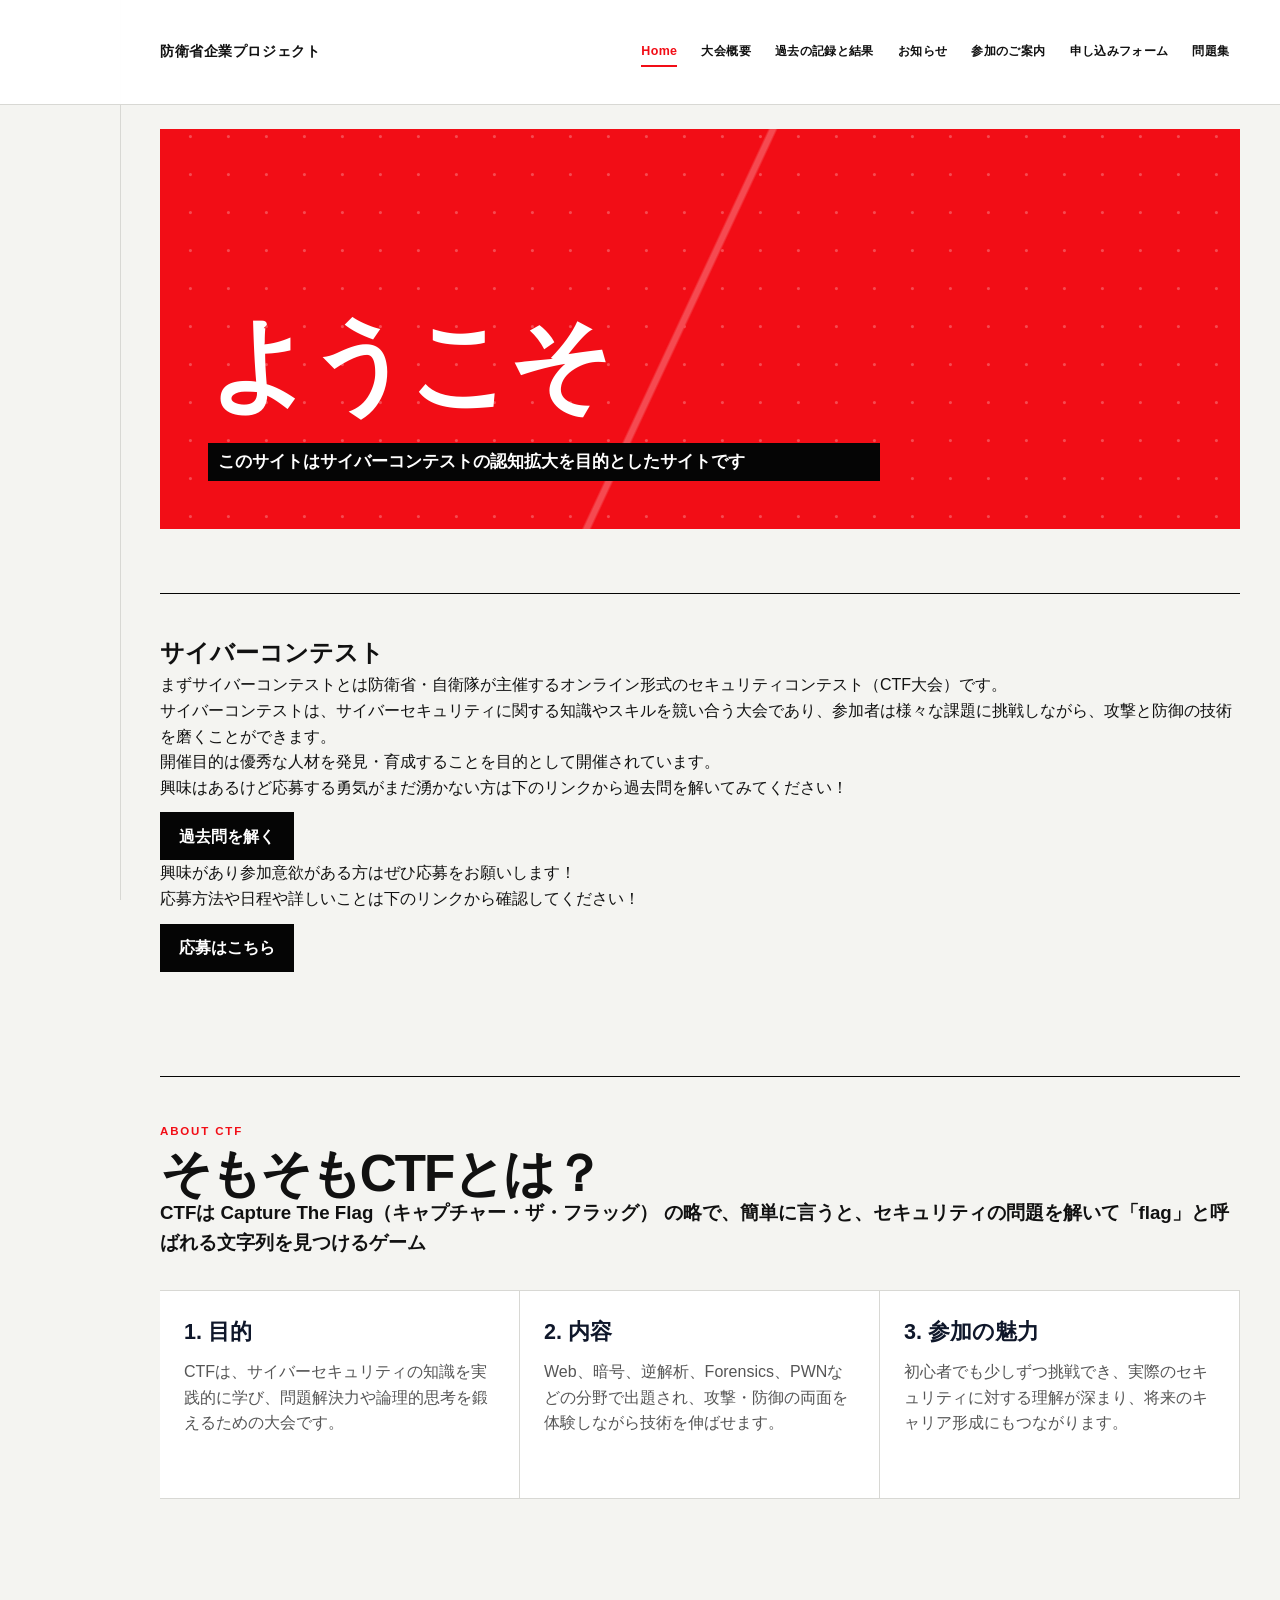
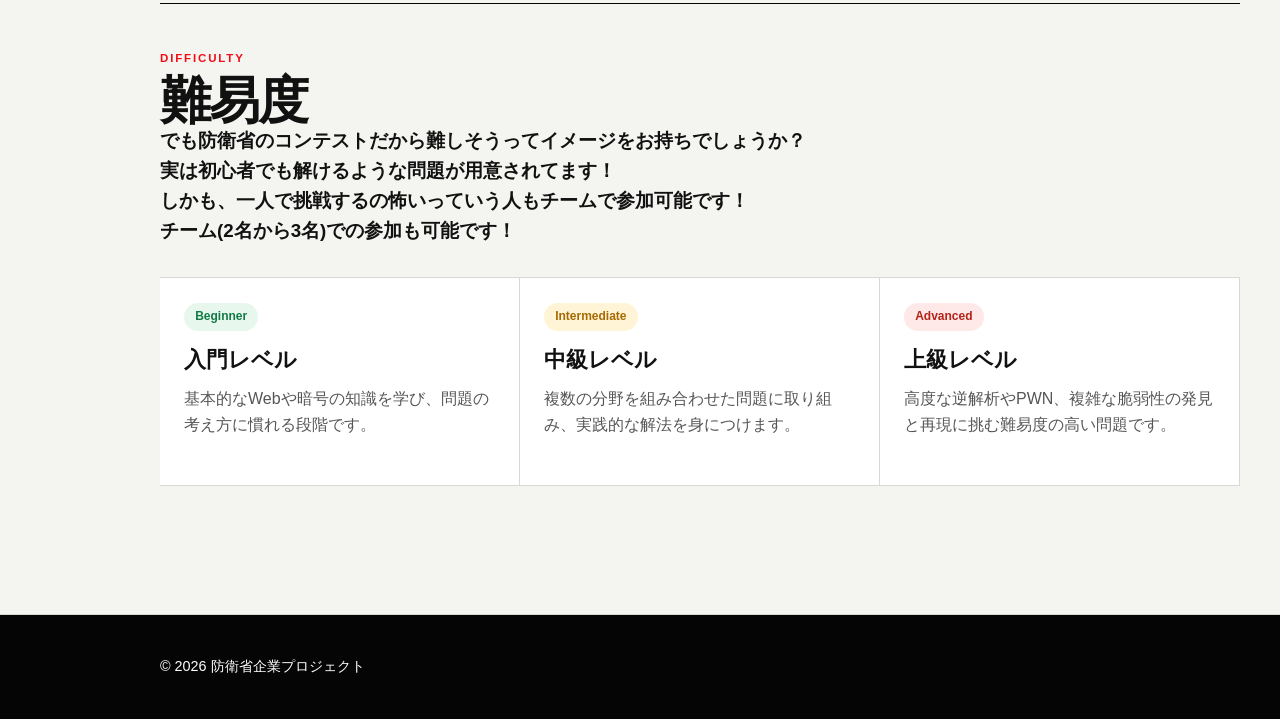
==== index.html @ 44891c49 "Initial commit: Add project files" ====
<!DOCTYPE html>
<html lang="ja">
<head>
    <meta charset="UTF-8">
    <meta name="viewport" content="width=device-width, initial-scale=1.0">
    <title>防衛省企業プロジェクト</title>
    <meta name="description" content="Simple starter site">
    <link rel="stylesheet" href="css/style.css">
</head>
<body>
    <header class="site-header">
        <div class="container">
            <a class="brand" href="index.html">防衛省企業プロジェクト</a>
            <button id="navToggle" class="nav-toggle" aria-expanded="false" aria-controls="siteNav">Menu</button>
            <nav id="siteNav" class="site-nav" aria-label="主要ナビゲーション">
                <ul>
                    <li><a href="index.html" aria-current="page">Home</a></li>
                    <li><a href="overview.html">大会概要</a></li>
                    <li><a href="records.html">過去の記録と結果</a></li>
                    <li><a href="news.html">お知らせ</a></li>
                    <li><a href="venue.html">参加のご案内</a></li>
                    <li><a href="application.html">申し込みフォーム</a></li>
                    <li><a href="quiz.html">問題集</a></li>
                </ul>
            </nav>
        </div>
    </header>

    <main class="container">
        <section class="hero">
            <h1>ようこそ</h1>
            <p>このサイトはサイバーコンテストの認知拡大を目的としたサイトです</p>
        </section>
        <section class="content panel">
            <h2>サイバーコンテスト</h2>
            <p>まずサイバーコンテストとは防衛省・自衛隊が主催するオンライン形式のセキュリティコンテスト（CTF大会）です。</p>
            <p>サイバーコンテストは、サイバーセキュリティに関する知識やスキルを競い合う大会であり、参加者は様々な課題に挑戦しながら、攻撃と防御の技術を磨くことができます。</p>
            <p>開催目的は優秀な人材を発見・育成することを目的として開催されています。</p>
            <p>興味はあるけど応募する勇気がまだ湧かない方は下のリンクから過去問を解いてみてください！</p>
            <a href="quiz.html" class="btn">過去問を解く</a>
            <p>興味があり参加意欲がある方はぜひ応募をお願いします！</p>
            <p>応募方法や日程や詳しいことは下のリンクから確認してください！</p>
            <a href="application.html" class="btn">応募はこちら</a>
        </section>

        <section class="info-panel panel">
            <div class="section-heading">
                <span class="eyebrow">About CTF</span>
                <h2>そもそもCTFとは？</h2>
                <h3>CTFは Capture The Flag（キャプチャー・ザ・フラッグ） の略で、簡単に言うと、セキュリティの問題を解いて「flag」と呼ばれる文字列を見つけるゲーム</h3>
            </div>

            <div class="info-grid">
                <article class="info-card">
                    <h3>1. 目的</h3>
                    <p>CTFは、サイバーセキュリティの知識を実践的に学び、問題解決力や論理的思考を鍛えるための大会です。</p>
                </article>

                <article class="info-card">
                    <h3>2. 内容</h3>
                    <p>Web、暗号、逆解析、Forensics、PWNなどの分野で出題され、攻撃・防御の両面を体験しながら技術を伸ばせます。</p>
                </article>

                <article class="info-card">
                    <h3>3. 参加の魅力</h3>
                    <p>初心者でも少しずつ挑戦でき、実際のセキュリティに対する理解が深まり、将来のキャリア形成にもつながります。</p>
                </article>
            </div>
        </section>

        <section class="difficulty-panel panel">
            <div class="section-heading">
                <span class="eyebrow">Difficulty</span>
                <h2>難易度</h2>
                <h3>でも防衛省のコンテストだから難しそうってイメージをお持ちでしょうか？</h3>
                <h3>実は初心者でも解けるような問題が用意されてます！</h3>
                <h3>しかも、一人で挑戦するの怖いっていう人もチームで参加可能です！</h3>
            <h3>チーム(2名から3名)での参加も可能です！</h3>
            </div>

            <div class="difficulty-grid">
                <article class="difficulty-card beginner">
                    <div class="level-tag">Beginner</div>
                    <h3>入門レベル</h3>
                    <p>基本的なWebや暗号の知識を学び、問題の考え方に慣れる段階です。</p>
                </article>

                <article class="difficulty-card intermediate">
                    <div class="level-tag">Intermediate</div>
                    <h3>中級レベル</h3>
                    <p>複数の分野を組み合わせた問題に取り組み、実践的な解法を身につけます。</p>
                </article>

                <article class="difficulty-card advanced">
                    <div class="level-tag">Advanced</div>
                    <h3>上級レベル</h3>
                    <p>高度な逆解析やPWN、複雑な脆弱性の発見と再現に挑む難易度の高い問題です。</p>
                </article>
            </div>
        </section>
    </main>

    <footer class="site-footer">
        <div class="container">&copy; <span id="year"></span> 防衛省企業プロジェクト</div>
    </footer>

    <script src="js/main.js" defer></script>
</body>
</html>
---- css/style.css ----
/* Basic reset */
* {
  box-sizing: border-box;
  margin: 0;
  padding: 0;
}

:root {
  --bg: #f7f7f7;
  --surface: #ffffff;
  --accent: #0066ff;
  --text: #111827;
  --muted: #6b7280;
  --container: 1100px;
}

body {
  font-family: system-ui, -apple-system, "Segoe UI", Roboto, "Helvetica Neue", Arial;
  color: var(--text);
  background: var(--bg);
  line-height: 1.6;
}

.container {
  max-width: var(--container);
  margin: 0 auto;
  padding: 1rem;
}

.site-header {
  background: var(--surface);
  border-bottom: 1px solid #e6e6e6;
}

.site-header .container {
  display: flex;
  align-items: center;
  gap: 1rem;
  justify-content: space-between;
}

.brand {
  font-weight: 700;
  text-decoration: none;
  color: var(--text);
}

.nav-toggle {
  display: none;
  background: transparent;
  border: 1px solid #ddd;
  padding: 0.5rem 0.75rem;
  border-radius: 4px;
}

.site-nav ul {
  list-style: none;
  display: flex;
  gap: 1rem;
}

.site-nav a {
  text-decoration: none;
  color: var(--text);
  padding: 0.5rem;
}

.hero {
  background: linear-gradient(90deg, rgba(0,102,255,0.08), rgba(0,102,255,0.02));
  padding: 3rem 1rem;
  margin: 1rem 0;
  border-radius: 8px;
}

.hero h1 { font-size: 2rem; margin-bottom: 0.5rem; }
.btn { background: var(--accent); color: white; padding: 0.5rem 0.75rem; border-radius: 6px; text-decoration: none; }

.site-footer { padding: 1rem 0; color: var(--muted); font-size: 0.9rem; }

@media (max-width: 720px) {
  .nav-toggle { display: inline-block; }
  .site-nav { display: none; }
  .site-nav.open { display: block; }
  .site-nav ul { flex-direction: column; gap: 0.5rem; }
}

/* Quiz tweaks */
.quiz .btn { margin-left: auto; }
.btn { border: none; cursor: pointer; }
.btn:hover { opacity: 0.95; }

/* Panel / framed section */
.panel {
  background: var(--surface);
  border: 1px solid #e6e6e6;
  border-radius: 10px;
  padding: 1.25rem;
  box-shadow: 0 4px 10px rgba(16,24,40,0.04);
  margin: 1rem 0;
}
.panel a.btn { margin-top: 0.75rem; display: inline-block; }

.info-panel {
  background: linear-gradient(180deg, #ffffff 0%, #f3f7ff 100%);
}

.section-heading {
  margin-bottom: 1.25rem;
}

.eyebrow {
  display: inline-block;
  font-size: 0.75rem;
  font-weight: 700;
  letter-spacing: 0.08em;
  color: var(--accent);
  text-transform: uppercase;
  margin-bottom: 0.35rem;
}

.info-grid {
  display: grid;
  grid-template-columns: repeat(3, minmax(0, 1fr));
  gap: 1rem;
}

.info-card {
  background: #fff;
  border: 1px solid #dfe9ff;
  border-radius: 12px;
  padding: 1.1rem;
  box-shadow: 0 8px 20px rgba(0, 102, 255, 0.04);
}

.info-card h3 {
  font-size: 1.1rem;
  margin-bottom: 0.6rem;
  color: #0f172a;
}

.info-card p {
  color: var(--muted);
}

.difficulty-panel {
  background: linear-gradient(180deg, #f7faff 0%, #ffffff 100%);
}

.difficulty-grid {
  display: grid;
  grid-template-columns: repeat(3, minmax(0, 1fr));
  gap: 1rem;
}

.difficulty-card {
  background: #fff;
  border: 1px solid #e5e7eb;
  border-radius: 12px;
  padding: 1.2rem;
}

.level-tag {
  display: inline-block;
  padding: 0.3rem 0.7rem;
  border-radius: 999px;
  font-size: 0.75rem;
  font-weight: 700;
  margin-bottom: 0.75rem;
}

.beginner .level-tag {
  background: #e8f7ee;
  color: #117a45;
}

.intermediate .level-tag {
  background: #fff4d6;
  color: #a66a00;
}

.advanced .level-tag {
  background: #ffe8e8;
  color: #b42318;
}

.difficulty-card h3 {
  margin-bottom: 0.5rem;
}

.difficulty-card p {
  color: var(--muted);
}

.overview-hero {
  background: linear-gradient(135deg, #0f4c81 0%, #0066ff 100%);
  color: #fff;
  padding: 3rem 1.5rem;
  margin: 1rem 0;
  border-radius: 10px;
}

.overview-hero .eyebrow {
  color: #dbeafe;
}

.overview-hero h1 {
  font-size: clamp(1.7rem, 2.2vw, 2.4rem);
  line-height: 1.2;
  margin-bottom: 0.5rem;
  white-space: nowrap;
}

.overview-summary {
  background: #fff;
}

.summary-list {
  display: grid;
  grid-template-columns: repeat(2, minmax(0, 1fr));
  gap: 0;
  border-top: 1px solid #e5e7eb;
}

.summary-list div {
  display: grid;
  grid-template-columns: minmax(6rem, 0.7fr) 1.3fr;
  gap: 1rem;
  padding: 1rem 0;
  border-bottom: 1px solid #e5e7eb;
}

.summary-list dt {
  color: var(--muted);
  font-weight: 700;
}

.summary-list dd {
  font-weight: 600;
}

.overview-section {
  margin: 1rem 0;
}

.overview-grid {
  display: grid;
  grid-template-columns: repeat(3, minmax(0, 1fr));
  gap: 1rem;
}

.overview-card {
  background: var(--surface);
  border-left: 4px solid var(--accent);
  border-top: 1px solid #e5e7eb;
  border-right: 1px solid #e5e7eb;
  border-bottom: 1px solid #e5e7eb;
  border-radius: 8px;
  padding: 1.2rem;
}

.overview-card h3 {
  margin-bottom: 0.5rem;
}

.overview-card p,
.flow-list span {
  color: var(--muted);
}

.history-grid {
  display: grid;
  gap: 0.75rem;
}

.history-card {
  display: grid;
  grid-template-columns: 5rem 1fr;
  gap: 1rem;
  align-items: start;
  padding: 1rem;
  border: 1px solid #e5e7eb;
  border-radius: 8px;
  background: #fff;
}

.history-year {
  color: var(--accent);
  font-size: 1.25rem;
  font-weight: 700;
}

.history-card h3 {
  margin-bottom: 0.35rem;
}

.history-card p,
.records-note {
  color: var(--muted);
}

.results-table-wrap {
  overflow-x: auto;
}

.results-table {
  width: 100%;
  border-collapse: collapse;
  min-width: 34rem;
}

.results-table th,
.results-table td {
  padding: 0.85rem 1rem;
  text-align: left;
  border-bottom: 1px solid #e5e7eb;
}

.results-table thead th {
  background: #eff5ff;
  color: #0f4c81;
}

.results-table tbody th {
  color: var(--accent);
}

.records-note {
  margin: 1rem 0 0.75rem;
  font-size: 0.9rem;
}

.news-list {
  display: grid;
  gap: 0.75rem;
}

.news-item {
  display: grid;
  grid-template-columns: 7rem 1fr;
  gap: 1rem;
  padding: 1rem 0;
  border-bottom: 1px solid #e5e7eb;
}

.news-item:last-child {
  border-bottom: 0;
}

.news-item time {
  color: var(--accent);
  font-weight: 700;
}

.news-item h3 {
  margin-bottom: 0.35rem;
}

.news-item p {
  color: var(--muted);
}

.venue-layout {
  display: grid;
  grid-template-columns: 1.1fr 0.9fr;
  gap: 2rem;
}

.venue-details {
  display: grid;
  gap: 0.75rem;
}

.venue-details div {
  display: grid;
  grid-template-columns: 6rem 1fr;
  gap: 1rem;
  padding-bottom: 0.75rem;
  border-bottom: 1px solid #e5e7eb;
}

.venue-details dt {
  color: var(--muted);
  font-weight: 700;
}

.venue-details dd {
  font-weight: 600;
}

.map-placeholder {
  display: grid;
  place-items: center;
  align-content: center;
  min-height: 15rem;
  border: 1px dashed #9db9e8;
  border-radius: 8px;
  background: #eff5ff;
  color: var(--accent);
  text-align: center;
}

.map-placeholder span {
  font-size: 2rem;
  font-weight: 800;
  letter-spacing: 0.08em;
}

.map-placeholder p {
  color: var(--muted);
}

.access-list {
  list-style: none;
  display: grid;
  gap: 0.75rem;
}

.access-list li {
  display: grid;
  grid-template-columns: 6rem 1fr;
  gap: 1rem;
  padding: 0.85rem 0;
  border-bottom: 1px solid #e5e7eb;
}

.access-list span {
  color: var(--muted);
}

.application-panel {
  max-width: 46rem;
  margin-left: auto;
  margin-right: auto;
}

.application-form {
  display: grid;
  gap: 1.1rem;
}

.form-field,
.form-fieldset {
  display: grid;
  gap: 0.4rem;
}

.form-field label,
.form-fieldset legend {
  font-weight: 700;
}

.form-field label span,
.form-fieldset legend span,
.agree-field span {
  color: #b42318;
}

.form-field input,
.form-field textarea {
  width: 100%;
  border: 1px solid #cbd5e1;
  border-radius: 6px;
  padding: 0.7rem;
  font: inherit;
}

.form-field input:focus,
.form-field textarea:focus {
  outline: 2px solid #93c5fd;
  border-color: var(--accent);
}

.form-fieldset {
  border: 0;
  padding: 0;
}

.form-fieldset label,
.agree-field {
  color: var(--muted);
  font-weight: 400;
}

.form-fieldset input,
.agree-field input {
  margin-right: 0.45rem;
}

.form-note {
  margin-top: 1rem;
  color: var(--muted);
  font-size: 0.9rem;
}

.flow-list {
  list-style: none;
  display: grid;
  gap: 0.75rem;
  margin-bottom: 1.25rem;
  counter-reset: flow;
}

.flow-list li {
  display: grid;
  grid-template-columns: 2rem 10rem 1fr;
  align-items: center;
  gap: 0.75rem;
  counter-increment: flow;
}

.flow-list li::before {
  content: counter(flow);
  display: grid;
  place-items: center;
  width: 2rem;
  height: 2rem;
  border-radius: 50%;
  background: #e8f0ff;
  color: var(--accent);
  font-weight: 700;
}

@media (max-width: 720px) {
  .overview-grid,
  .summary-list {
    grid-template-columns: 1fr;
  }

  .flow-list li {
    grid-template-columns: 2rem 1fr;
  }

  .flow-list span {
    grid-column: 2;
  }

  .venue-layout {
    grid-template-columns: 1fr;
  }

  .news-item {
    grid-template-columns: 1fr;
    gap: 0.35rem;
  }
}

@media (max-width: 720px) {
  .info-grid,
  .difficulty-grid {
    grid-template-columns: 1fr;
  }
}

/* Kyoto Tech-inspired editorial theme */
:root {
  --bg: #f4f4f1;
  --surface: #fff;
  --accent: #f20d16;
  --text: #111;
  --muted: #565656;
  --ink: #050505;
  --line: #d8d8d4;
  --container: 1180px;
}

html {
  scroll-behavior: smooth;
}

body {
  overflow-x: hidden;
  font-family: "Arial Narrow", "Yu Gothic", "Hiragino Kaku Gothic ProN", sans-serif;
  background: var(--bg);
  color: var(--text);
}

body::before {
  content: "";
  position: fixed;
  inset: 0 auto 0 0;
  width: 7.5rem;
  border-right: 1px solid var(--line);
  pointer-events: none;
  z-index: -1;
}

.container {
  max-width: calc(var(--container) + 7.5rem);
  padding: 1.5rem 2.5rem 1.5rem 10rem;
}

.site-header {
  position: sticky;
  top: 0;
  z-index: 10;
  background: rgba(255, 255, 255, .96);
  border-bottom: 1px solid var(--line);
  transition: box-shadow .3s ease;
}

.site-header.scrolled {
  box-shadow: 0 8px 24px rgba(0, 0, 0, .08);
}

.site-header .container {
  min-height: 6.5rem;
  align-items: center;
}

.brand {
  max-width: 14rem;
  font-size: .9rem;
  line-height: 1.2;
  letter-spacing: .04em;
}

.site-nav ul {
  flex-wrap: wrap;
  justify-content: flex-end;
  gap: .2rem;
}

.site-nav a {
  position: relative;
  display: block;
  padding: .55rem .65rem;
  color: var(--text);
  font-size: .78rem;
  font-weight: 700;
  letter-spacing: .03em;
  transition: color .25s ease;
}

.site-nav a::after {
  content: "";
  position: absolute;
  right: .65rem;
  bottom: .25rem;
  left: .65rem;
  height: 2px;
  background: var(--accent);
  transform: scaleX(0);
  transform-origin: right;
  transition: transform .25s ease;
}

.site-nav a:hover,
.site-nav a[aria-current="page"] {
  color: var(--accent);
}

.site-nav a:hover::after,
.site-nav a[aria-current="page"]::after {
  transform: scaleX(1);
  transform-origin: left;
}

.hero,
.overview-hero {
  position: relative;
  isolation: isolate;
  overflow: hidden;
  min-height: 25rem;
  display: flex;
  flex-direction: column;
  justify-content: flex-end;
  margin: 0 0 4rem;
  padding: 4rem 3rem 3rem;
  border-radius: 0;
  background: var(--accent);
  color: #fff;
}

.hero::before,
.overview-hero::before {
  content: "";
  position: absolute;
  inset: 0;
  z-index: -1;
  opacity: .25;
  background-image: linear-gradient(115deg, transparent 0 48%, #fff 48.2% 48.6%, transparent 48.8%), radial-gradient(circle at 80% 20%, #fff 0 1px, transparent 2px);
  background-size: 100% 100%, 38px 38px;
  animation: signal-drift 16s linear infinite;
}

.hero h1,
.overview-hero h1 {
  max-width: 12ch;
  font-size: clamp(3.2rem, 8vw, 7.5rem);
  line-height: .9;
  letter-spacing: -.04em;
  text-transform: uppercase;
}

.hero p,
.overview-hero p {
  max-width: 42rem;
  margin-top: 1.5rem;
  padding: .35rem .65rem;
  background: var(--ink);
  font-size: 1.05rem;
  font-weight: 700;
}

.eyebrow {
  color: var(--accent);
  font-size: .72rem;
  letter-spacing: .16em;
}

.hero .eyebrow,
.overview-hero .eyebrow {
  color: #fff;
}

.panel,
.info-panel,
.difficulty-panel {
  margin: 0 0 4rem;
  padding: 2.5rem 0;
  border: 0;
  border-top: 1px solid var(--ink);
  border-radius: 0;
  box-shadow: none;
  background: transparent;
}

.section-heading {
  margin-bottom: 2rem;
}

.section-heading h2 {
  margin-top: .25rem;
  font-size: clamp(2rem, 4vw, 4rem);
  line-height: .95;
  letter-spacing: -.04em;
}

.info-grid,
.difficulty-grid,
.overview-grid {
  gap: 0;
  border-top: 1px solid var(--line);
}

.info-card,
.difficulty-card,
.overview-card {
  min-height: 13rem;
  padding: 1.5rem;
  border: 0;
  border-right: 1px solid var(--line);
  border-bottom: 1px solid var(--line);
  border-radius: 0;
  background: var(--surface);
  box-shadow: none;
  transition: background .3s ease, transform .3s ease;
}

.info-card:hover,
.difficulty-card:hover,
.overview-card:hover {
  background: #fff1f1;
  transform: translateY(-5px);
}

.info-card h3,
.difficulty-card h3,
.overview-card h3 {
  font-size: 1.35rem;
}

.btn {
  display: inline-flex;
  align-items: center;
  justify-content: center;
  min-height: 3rem;
  padding: .7rem 1.2rem;
  border-radius: 0;
  background: var(--ink);
  color: #fff;
  font-weight: 700;
  transition: background .25s ease, transform .25s ease;
}

.btn:hover {
  opacity: 1;
  background: var(--accent);
  transform: translateY(-3px);
}

.site-footer {
  border-top: 1px solid var(--line);
  background: var(--ink);
  color: #fff;
}

.reveal {
  opacity: 0;
  transform: translateY(28px);
  transition: opacity .7s ease, transform .7s cubic-bezier(.2, .8, .2, 1);
}

.reveal.is-visible {
  opacity: 1;
  transform: none;
}

@keyframes signal-drift {
  from { background-position: 0 0, 0 0; }
  to { background-position: 80px 0, 38px 38px; }
}

@media (max-width: 720px) {
  body::before { width: 0; border: 0; }
  .container { padding: 1rem 1.25rem; }
  .site-header .container { min-height: 4.5rem; }
  .nav-toggle { display: inline-block; border: 0; border-radius: 0; background: var(--ink); color: #fff; }
  .site-nav { position: absolute; top: 100%; right: 0; left: 0; padding: 1rem 1.25rem; background: #fff; border-bottom: 1px solid var(--line); }
  .site-nav ul { align-items: stretch; gap: 0; }
  .site-nav a { padding: .8rem 0; border-bottom: 1px solid var(--line); }
  .hero, .overview-hero { min-height: 22rem; margin-bottom: 2.5rem; padding: 2rem 1.25rem; }
  .hero h1, .overview-hero h1 { font-size: clamp(3rem, 17vw, 5rem); }
  .panel, .info-panel, .difficulty-panel { margin-bottom: 2.5rem; padding: 1.75rem 0; }
  .info-card, .difficulty-card, .overview-card { min-height: auto; border-right: 0; }
}

@media (prefers-reduced-motion: reduce) {
  *, *::before, *::after { scroll-behavior: auto !important; animation-duration: .01ms !important; transition-duration: .01ms !important; }
}

.quiz {
  min-height: 26rem;
  margin-top: 2rem;
  background: var(--surface);
}

.meta {
  margin-bottom: 1.5rem;
  color: var(--accent);
  font-size: .8rem;
  font-weight: 700;
  letter-spacing: .12em;
}

.question {
  margin-bottom: 1.5rem;
  font-size: clamp(1.4rem, 3vw, 2.4rem);
  font-weight: 700;
  line-height: 1.25;
}

.clue {
  margin-bottom: 1.5rem;
  padding: 1rem 1.15rem;
  border-left: 4px solid var(--accent);
  background: #f0f0ed;
}

.clue strong,
.flag-label {
  color: var(--accent);
  font-size: .78rem;
  font-weight: 700;
  letter-spacing: .1em;
}

.evidence {
  max-width: 42rem;
  margin-bottom: 1.5rem;
  overflow-x: auto;
  padding: 1rem 1.15rem;
  background: #171717;
  color: #d7f9c8;
  font: .85rem/1.6 Consolas, monospace;
}

.evidence code {
  font: inherit;
}

.flag-label {
  display: block;
  margin-bottom: .45rem;
}

.flag-entry {
  display: flex;
  gap: .65rem;
  max-width: 42rem;
}

.flag-entry input {
  min-width: 0;
  flex: 1;
  border: 1px solid var(--ink);
  border-radius: 0;
  padding: .8rem 1rem;
  background: #fff;
  color: var(--text);
  font: 1rem/1.4 Consolas, monospace;
}

.flag-entry input:focus {
  outline: 2px solid var(--accent);
  outline-offset: 2px;
}

.btn-secondary {
  background: #e2e2de;
  color: var(--ink);
}

.btn-secondary:hover {
  color: #fff;
}

.hint {
  max-width: 42rem;
  margin-top: .75rem;
  padding: .75rem 1rem;
  background: #fff4d6;
  color: #674d00;
}

.feedback {
  min-height: 1.6rem;
  margin-top: 1.25rem;
  color: var(--accent);
  font-weight: 700;
}

.feedback.success {
  color: #117a45;
}

.explanation {
  max-width: 42rem;
  padding: 1rem;
  border-top: 1px solid var(--line);
  color: var(--muted);
}

.choices {
  display: grid;
  gap: .65rem;
  list-style: none;
  margin-bottom: 2rem;
}

.choice label {
  display: block;
  padding: 1rem 1.15rem;
  border: 1px solid var(--line);
  border-left: 4px solid transparent;
  cursor: pointer;
  transition: border-color .2s ease, background .2s ease;
}

.choice label:hover,
.choice input:checked + span {
  border-color: var(--accent);
}

.choice label:has(input:checked) {
  border-left-color: var(--accent);
  background: #fff1f1;
}

.choice input {
  margin-right: .65rem;
  accent-color: var(--accent);
}

.controls {
  display: flex;
  flex-wrap: wrap;
  gap: .65rem;
  border-top: 1px solid var(--line);
  padding-top: 1.25rem;
}

.controls .btn,
.quiz .btn {
  margin-left: 0;
}

.result {
  padding: 3rem 1rem;
  text-align: center;
}

.result h2 {
  margin-bottom: 1rem;
  font-size: 3rem;
}

.score {
  margin-bottom: 1rem;
  color: var(--accent);
  font-size: 5rem;
  font-weight: 800;
  line-height: 1;
}

.score small {
  color: var(--text);
  font-size: 1rem;
}

@media (max-width: 520px) {
  .flag-entry { flex-direction: column; }
  .flag-entry .btn { width: 100%; }
}
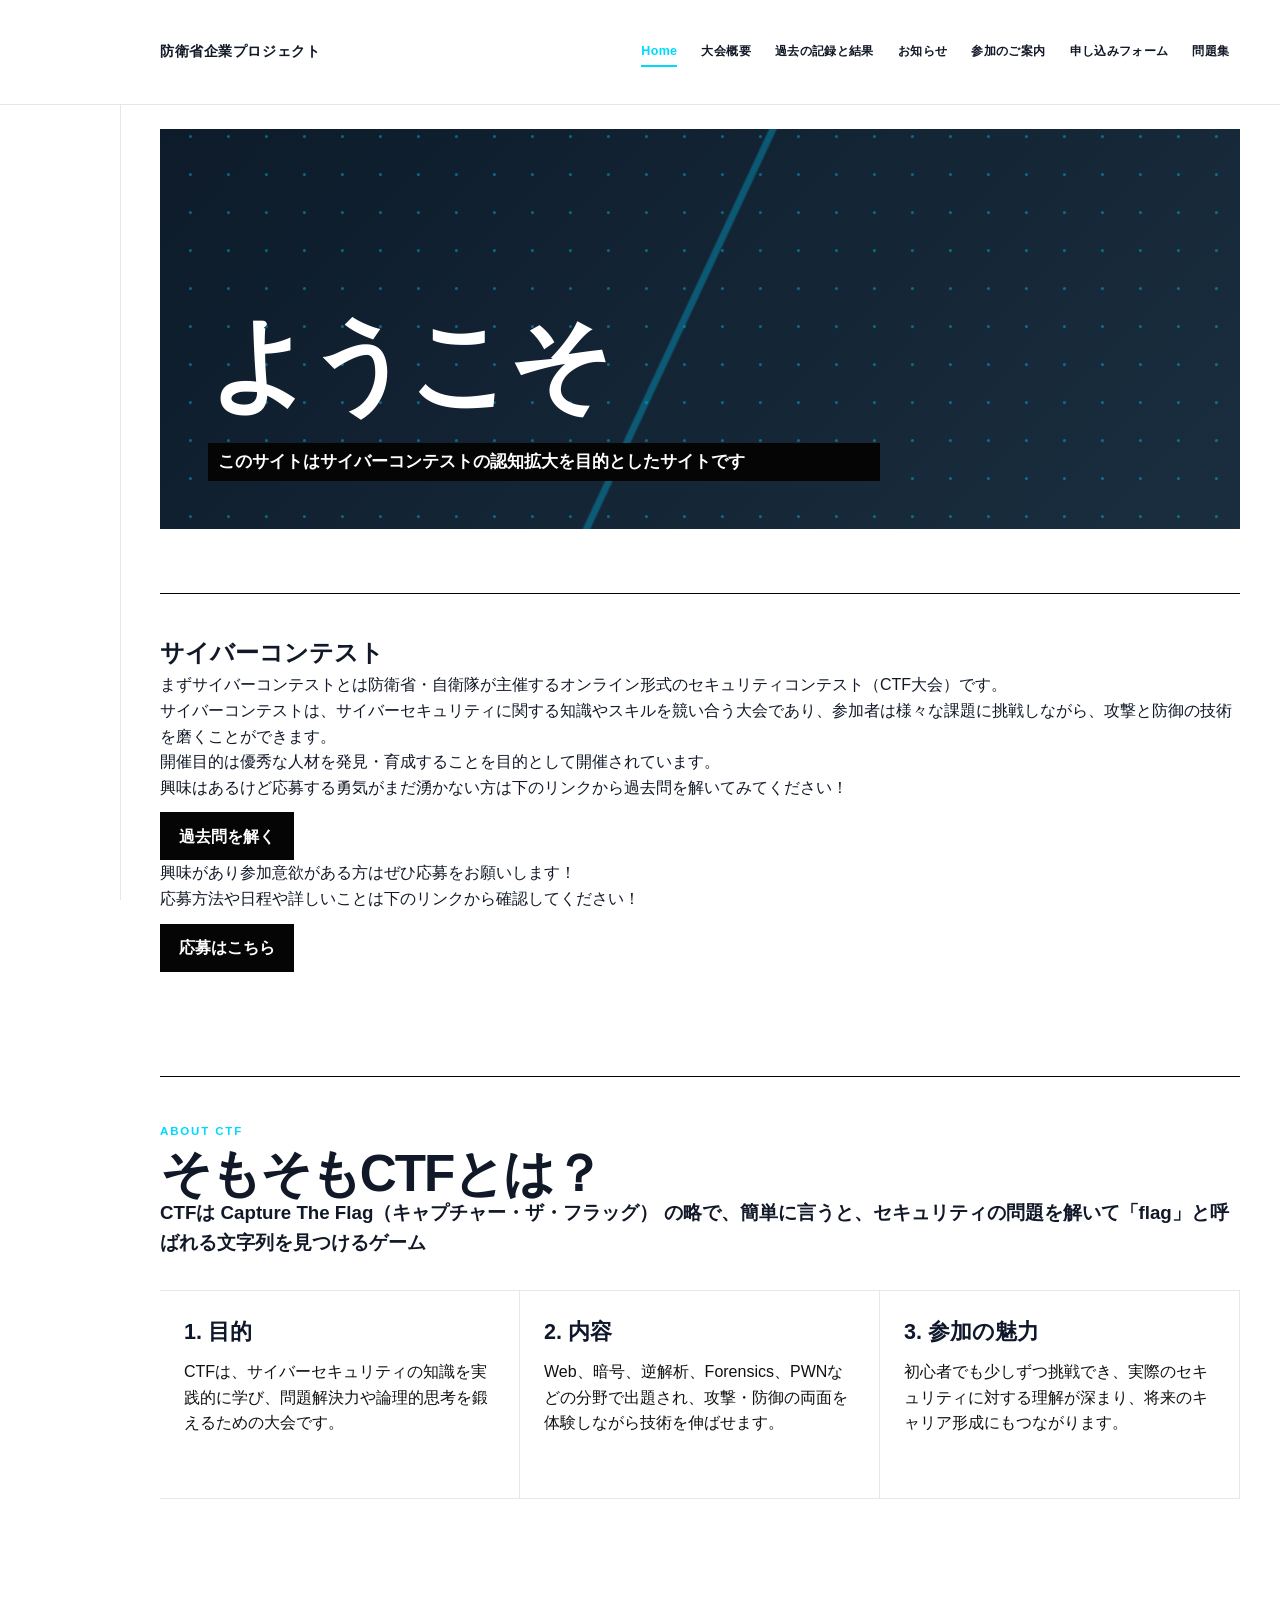
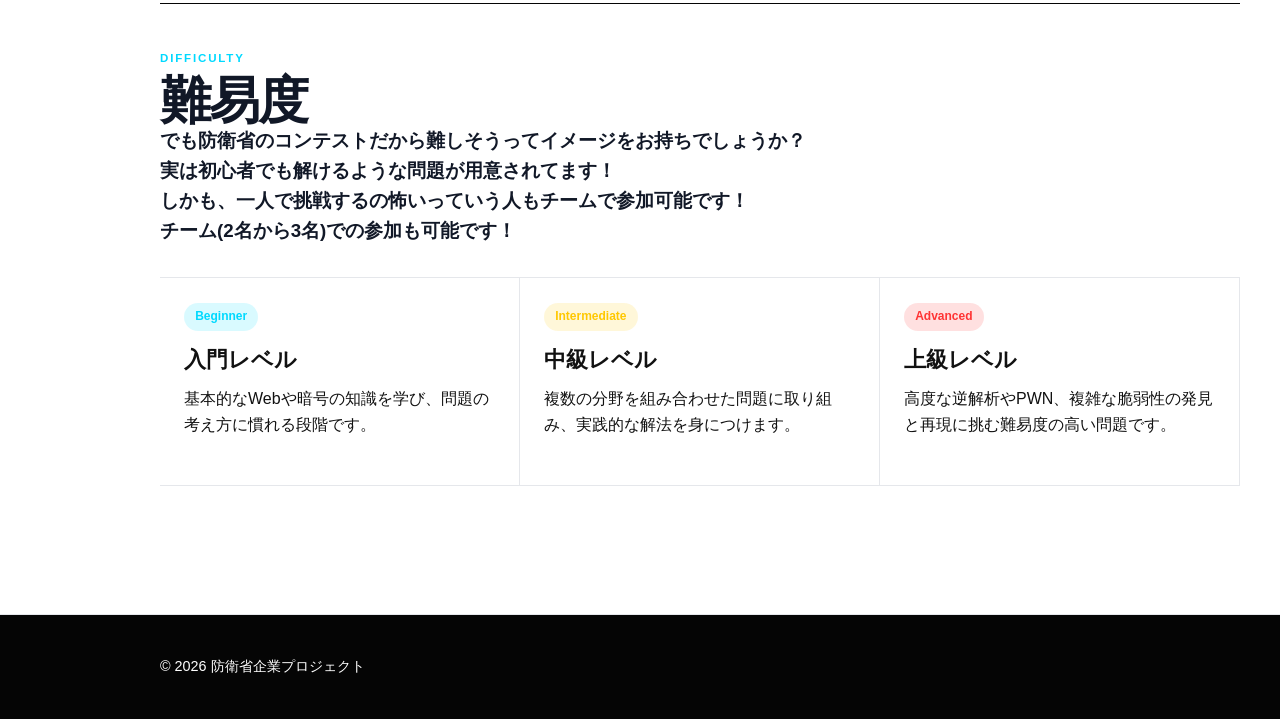
==== commit b5194ec6: "Add improved hamburger menu: icon styling and responsive mobile navigation" ====
--- a/index.html
+++ b/index.html
@@ -11,7 +11,7 @@
     <header class="site-header">
         <div class="container">
             <a class="brand" href="index.html">防衛省企業プロジェクト</a>
-            <button id="navToggle" class="nav-toggle" aria-expanded="false" aria-controls="siteNav">Menu</button>
+            <button id="navToggle" class="nav-toggle" aria-expanded="false" aria-controls="siteNav">☰</button>
             <nav id="siteNav" class="site-nav" aria-label="主要ナビゲーション">
                 <ul>
                     <li><a href="index.html" aria-current="page">Home</a></li>
--- a/css/style.css
+++ b/css/style.css
@@ -6,11 +6,11 @@
 }
 
 :root {
-  --bg: #f7f7f7;
-  --surface: #ffffff;
-  --accent: #0066ff;
-  --text: #111827;
-  --muted: #6b7280;
+  --bg: #0a0f1a;
+  --surface: #0f1a2e;
+  --accent: #00d9ff;
+  --text: #e0e8ff;
+  --muted: #7a8aa8;
   --container: 1100px;
 }
 
@@ -29,7 +29,7 @@
 
 .site-header {
   background: var(--surface);
-  border-bottom: 1px solid #e6e6e6;
+  border-bottom: 1px solid var(--line);
 }
 
 .site-header .container {
@@ -48,9 +48,18 @@
 .nav-toggle {
   display: none;
   background: transparent;
-  border: 1px solid #ddd;
-  padding: 0.5rem 0.75rem;
+  border: 2px solid var(--accent);
+  padding: 0.5rem 0.6rem;
   border-radius: 4px;
+  cursor: pointer;
+  color: var(--accent);
+  font-size: 1.5rem;
+  line-height: 1;
+  transition: all 0.3s ease;
+}
+
+.nav-toggle:hover {
+  background: rgba(0, 217, 255, 0.1);
 }
 
 .site-nav ul {
@@ -59,10 +68,19 @@
   gap: 1rem;
 }
 
+.site-nav {
+  transition: all 0.3s ease;
+}
+
 .site-nav a {
   text-decoration: none;
   color: var(--text);
   padding: 0.5rem;
+  transition: color 0.2s ease;
+}
+
+.site-nav a:hover {
+  color: var(--accent);
 }
 
 .hero {
@@ -79,9 +97,37 @@
 
 @media (max-width: 720px) {
   .nav-toggle { display: inline-block; }
-  .site-nav { display: none; }
-  .site-nav.open { display: block; }
-  .site-nav ul { flex-direction: column; gap: 0.5rem; }
+  
+  .site-nav {
+    display: none;
+    position: absolute;
+    top: 100%;
+    left: 0;
+    right: 0;
+    background: var(--surface);
+    border-bottom: 1px solid var(--line);
+    padding: 1rem;
+    flex-direction: column;
+    z-index: 100;
+  }
+  
+  .site-nav.open {
+    display: flex;
+  }
+  
+  .site-nav ul {
+    flex-direction: column;
+    gap: 0.75rem;
+  }
+  
+  .site-nav li {
+    border-bottom: 1px solid rgba(224, 232, 255, 0.1);
+    padding-bottom: 0.5rem;
+  }
+  
+  .site-nav li:last-child {
+    border-bottom: none;
+  }
 }
 
 /* Quiz tweaks */
@@ -91,17 +137,17 @@
 
 /* Panel / framed section */
 .panel {
-  background: var(--surface);
-  border: 1px solid #e6e6e6;
+  background: #ffffff;
+  border: none;
   border-radius: 10px;
   padding: 1.25rem;
-  box-shadow: 0 4px 10px rgba(16,24,40,0.04);
+  box-shadow: 0 4px 10px rgba(0,0,0,0.08);
   margin: 1rem 0;
 }
 .panel a.btn { margin-top: 0.75rem; display: inline-block; }
 
 .info-panel {
-  background: linear-gradient(180deg, #ffffff 0%, #f3f7ff 100%);
+  background: linear-gradient(180deg, #ffffff 0%, #f8fbff 100%);
 }
 
 .section-heading {
@@ -125,7 +171,7 @@
 }
 
 .info-card {
-  background: #fff;
+  background: #ffffff;
   border: 1px solid #dfe9ff;
   border-radius: 12px;
   padding: 1.1rem;
@@ -139,11 +185,11 @@
 }
 
 .info-card p {
-  color: var(--muted);
+  color: #111111;
 }
 
 .difficulty-panel {
-  background: linear-gradient(180deg, #f7faff 0%, #ffffff 100%);
+  background: linear-gradient(180deg, #f8fbff 0%, #ffffff 100%);
 }
 
 .difficulty-grid {
@@ -153,7 +199,7 @@
 }
 
 .difficulty-card {
-  background: #fff;
+  background: #ffffff;
   border: 1px solid #e5e7eb;
   border-radius: 12px;
   padding: 1.2rem;
@@ -169,30 +215,31 @@
 }
 
 .beginner .level-tag {
-  background: #e8f7ee;
-  color: #117a45;
+  background: rgba(0, 217, 255, 0.15);
+  color: #00d9ff;
 }
 
 .intermediate .level-tag {
-  background: #fff4d6;
-  color: #a66a00;
+  background: rgba(255, 200, 0, 0.15);
+  color: #ffc800;
 }
 
 .advanced .level-tag {
-  background: #ffe8e8;
-  color: #b42318;
+  background: rgba(255, 51, 51, 0.15);
+  color: #ff3333;
 }
 
 .difficulty-card h3 {
   margin-bottom: 0.5rem;
+  color: #111;
 }
 
 .difficulty-card p {
-  color: var(--muted);
+  color: #111111;
 }
 
 .overview-hero {
-  background: linear-gradient(135deg, #0f4c81 0%, #0066ff 100%);
+  background: linear-gradient(135deg, #0d1b2a 0%, #1a3a5a 100%);
   color: #fff;
   padding: 3rem 1.5rem;
   margin: 1rem 0;
@@ -200,7 +247,7 @@
 }
 
 .overview-hero .eyebrow {
-  color: #dbeafe;
+  color: #00d9ff;
 }
 
 .overview-hero h1 {
@@ -211,7 +258,7 @@
 }
 
 .overview-summary {
-  background: #fff;
+  background: #ffffff;
 }
 
 .summary-list {
@@ -230,7 +277,7 @@
 }
 
 .summary-list dt {
-  color: var(--muted);
+  color: #6b7280;
   font-weight: 700;
 }
 
@@ -249,7 +296,7 @@
 }
 
 .overview-card {
-  background: var(--surface);
+  background: #ffffff;
   border-left: 4px solid var(--accent);
   border-top: 1px solid #e5e7eb;
   border-right: 1px solid #e5e7eb;
@@ -264,7 +311,7 @@
 
 .overview-card p,
 .flow-list span {
-  color: var(--muted);
+  color: #111111;
 }
 
 .history-grid {
@@ -280,11 +327,11 @@
   padding: 1rem;
   border: 1px solid #e5e7eb;
   border-radius: 8px;
-  background: #fff;
+  background: #ffffff;
 }
 
 .history-year {
-  color: var(--accent);
+  color: #0066ff;
   font-size: 1.25rem;
   font-weight: 700;
 }
@@ -295,7 +342,7 @@
 
 .history-card p,
 .records-note {
-  color: var(--muted);
+  color: #111111;
 }
 
 .results-table-wrap {
@@ -329,6 +376,42 @@
   font-size: 0.9rem;
 }
 
+.results-stats {
+  display: grid;
+  grid-template-columns: repeat(auto-fit, minmax(250px, 1fr));
+  gap: 1rem;
+  margin-bottom: 1.5rem;
+}
+
+.stat-card {
+  background: #ffffff;
+  padding: 1.5rem;
+  border-radius: 0.5rem;
+  border: 1px solid #e5e7eb;
+}
+
+.stat-card h3 {
+  margin-bottom: 1rem;
+  color: #0066ff;
+  font-size: 1.1rem;
+}
+
+.stat-card dl {
+  display: grid;
+  grid-template-columns: auto 1fr;
+  gap: 0.5rem 1rem;
+}
+
+.stat-card dt {
+  font-weight: 600;
+  color: #6b7280;
+  font-size: 0.9rem;
+}
+
+.stat-card dd {
+  font-size: 0.95rem;
+}
+
 .news-list {
   display: grid;
   gap: 0.75rem;
@@ -347,16 +430,17 @@
 }
 
 .news-item time {
-  color: var(--accent);
+  color: #0066ff;
   font-weight: 700;
 }
 
 .news-item h3 {
   margin-bottom: 0.35rem;
+  color: #111;
 }
 
 .news-item p {
-  color: var(--muted);
+  color: #111111;
 }
 
 .venue-layout {
@@ -379,7 +463,7 @@
 }
 
 .venue-details dt {
-  color: var(--muted);
+  color: #6b7280;
   font-weight: 700;
 }
 
@@ -392,9 +476,9 @@
   place-items: center;
   align-content: center;
   min-height: 15rem;
-  border: 1px dashed #9db9e8;
+  border: 1px dashed var(--accent);
   border-radius: 8px;
-  background: #eff5ff;
+  background: rgba(0, 217, 255, 0.05);
   color: var(--accent);
   text-align: center;
 }
@@ -406,7 +490,7 @@
 }
 
 .map-placeholder p {
-  color: var(--muted);
+  color: #111111;
 }
 
 .access-list {
@@ -424,7 +508,7 @@
 }
 
 .access-list span {
-  color: var(--muted);
+  color: #111111;
 }
 
 .application-panel {
@@ -452,22 +536,24 @@
 .form-field label span,
 .form-fieldset legend span,
 .agree-field span {
-  color: #b42318;
+  color: #ff3333;
 }
 
 .form-field input,
 .form-field textarea {
   width: 100%;
-  border: 1px solid #cbd5e1;
+  border: 1px solid #e5e7eb;
   border-radius: 6px;
   padding: 0.7rem;
   font: inherit;
+  background: #ffffff;
+  color: #111827;
 }
 
 .form-field input:focus,
 .form-field textarea:focus {
   outline: 2px solid #93c5fd;
-  border-color: var(--accent);
+  border-color: #0066ff;
 }
 
 .form-fieldset {
@@ -477,7 +563,7 @@
 
 .form-fieldset label,
 .agree-field {
-  color: var(--muted);
+  color: #111111;
   font-weight: 400;
 }
 
@@ -488,7 +574,7 @@
 
 .form-note {
   margin-top: 1rem;
-  color: var(--muted);
+  color: #6b7280;
   font-size: 0.9rem;
 }
 
@@ -515,7 +601,7 @@
   width: 2rem;
   height: 2rem;
   border-radius: 50%;
-  background: #e8f0ff;
+  background: rgba(0, 217, 255, 0.15);
   color: var(--accent);
   font-weight: 700;
 }
@@ -542,6 +628,10 @@
     grid-template-columns: 1fr;
     gap: 0.35rem;
   }
+
+  .results-stats {
+    grid-template-columns: 1fr;
+  }
 }
 
 @media (max-width: 720px) {
@@ -553,13 +643,13 @@
 
 /* Kyoto Tech-inspired editorial theme */
 :root {
-  --bg: #f4f4f1;
-  --surface: #fff;
-  --accent: #f20d16;
-  --text: #111;
-  --muted: #565656;
+  --bg: #ffffff;
+  --surface: #ffffff;
+  --accent: #00d9ff;
+  --text: #111827;
+  --muted: #6b7280;
   --ink: #050505;
-  --line: #d8d8d4;
+  --line: #e5e7eb;
   --container: 1180px;
 }
 
@@ -667,7 +757,7 @@
   margin: 0 0 4rem;
   padding: 4rem 3rem 3rem;
   border-radius: 0;
-  background: var(--accent);
+  background: linear-gradient(135deg, #0d1b2a 0%, #1a2e3f 100%);
   color: #fff;
 }
 
@@ -677,8 +767,8 @@
   position: absolute;
   inset: 0;
   z-index: -1;
-  opacity: .25;
-  background-image: linear-gradient(115deg, transparent 0 48%, #fff 48.2% 48.6%, transparent 48.8%), radial-gradient(circle at 80% 20%, #fff 0 1px, transparent 2px);
+  opacity: 0.8;
+  background-image: linear-gradient(115deg, transparent 0 48%, rgba(0, 204, 255, 0.4) 48.2% 48.6%, transparent 48.8%), radial-gradient(circle at 80% 20%, rgba(0, 204, 255, 0.5) 0 1px, transparent 2px);
   background-size: 100% 100%, 38px 38px;
   animation: signal-drift 16s linear infinite;
 }
@@ -811,6 +901,15 @@
   to { background-position: 80px 0, 38px 38px; }
 }
 
+@keyframes tech-drift {
+  0% { 
+    background-position: 0 0, 40px 60px, 80px 20px, 20px 40px, 60px 80px, 40px 20px;
+  }
+  100% { 
+    background-position: 250px 0, 290px 60px, 330px 20px, 270px 40px, 310px 80px, 290px 20px;
+  }
+}
+
 @media (max-width: 720px) {
   body::before { width: 0; border: 0; }
   .container { padding: 1rem 1.25rem; }
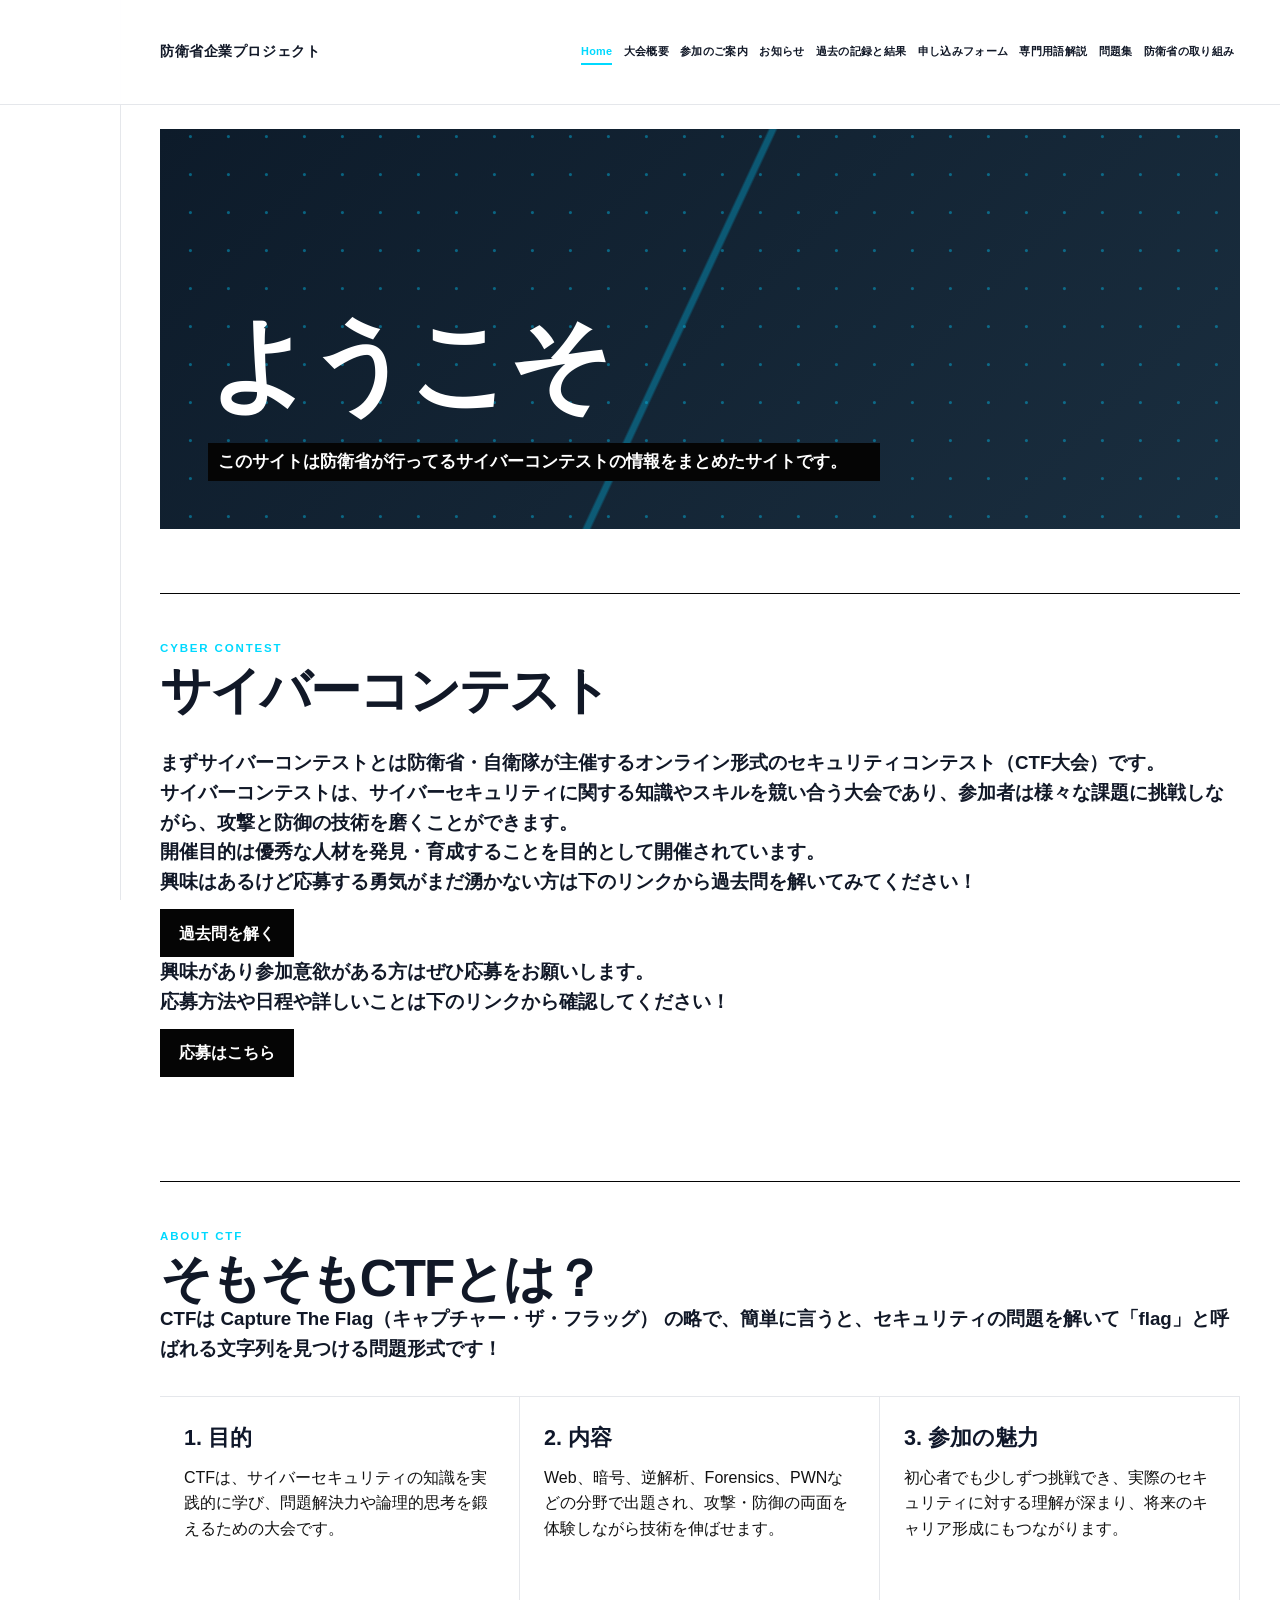
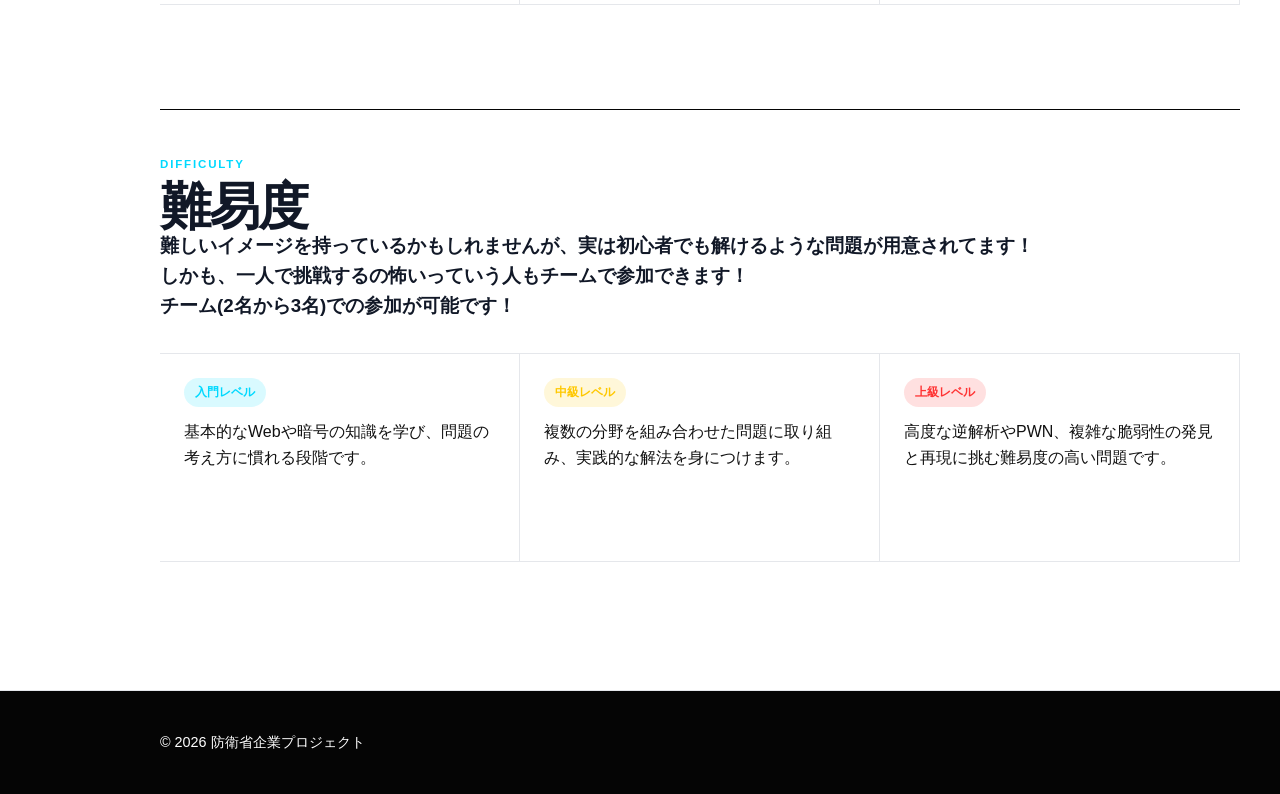
==== commit 21e7fee0: "最終更新" ====
--- a/index.html
+++ b/index.html
@@ -16,11 +16,13 @@
                 <ul>
                     <li><a href="index.html" aria-current="page">Home</a></li>
                     <li><a href="overview.html">大会概要</a></li>
+                    <li><a href="venue.html">参加のご案内</a></li>
+                    <li><a href="news.html">お知らせ</a></li>
                     <li><a href="records.html">過去の記録と結果</a></li>
-                    <li><a href="news.html">お知らせ</a></li>
-                    <li><a href="venue.html">参加のご案内</a></li>
                     <li><a href="application.html">申し込みフォーム</a></li>
+                    <li><a href="terms.html">専門用語解説</a></li>
                     <li><a href="quiz.html">問題集</a></li>
+                    <li><a href="cybersecurity.html">防衛省の取り組み</a></li>
                 </ul>
             </nav>
         </div>
@@ -29,25 +31,30 @@
     <main class="container">
         <section class="hero">
             <h1>ようこそ</h1>
-            <p>このサイトはサイバーコンテストの認知拡大を目的としたサイトです</p>
+            <p>このサイトは防衛省が行ってるサイバーコンテストの情報をまとめたサイトです。</p>
         </section>
-        <section class="content panel">
-            <h2>サイバーコンテスト</h2>
-            <p>まずサイバーコンテストとは防衛省・自衛隊が主催するオンライン形式のセキュリティコンテスト（CTF大会）です。</p>
-            <p>サイバーコンテストは、サイバーセキュリティに関する知識やスキルを競い合う大会であり、参加者は様々な課題に挑戦しながら、攻撃と防御の技術を磨くことができます。</p>
-            <p>開催目的は優秀な人材を発見・育成することを目的として開催されています。</p>
-            <p>興味はあるけど応募する勇気がまだ湧かない方は下のリンクから過去問を解いてみてください！</p>
-            <a href="quiz.html" class="btn">過去問を解く</a>
-            <p>興味があり参加意欲がある方はぜひ応募をお願いします！</p>
-            <p>応募方法や日程や詳しいことは下のリンクから確認してください！</p>
-            <a href="application.html" class="btn">応募はこちら</a>
+        <section class="content panel info-panel">
+            <div class="section-heading">
+                <span class="eyebrow">Cyber Contest</span>
+                <h2>サイバーコンテスト</h2>
+            </div>
+            <div class="content-body">
+                <h3>まずサイバーコンテストとは防衛省・自衛隊が主催するオンライン形式のセキュリティコンテスト（CTF大会）です。</h3>
+                <h3>サイバーコンテストは、サイバーセキュリティに関する知識やスキルを競い合う大会であり、参加者は様々な課題に挑戦しながら、攻撃と防御の技術を磨くことができます。</h3>
+                <h3>開催目的は優秀な人材を発見・育成することを目的として開催されています。</h3>
+                <h3>興味はあるけど応募する勇気がまだ湧かない方は下のリンクから過去問を解いてみてください！</h3>
+                <a href="quiz.html" class="btn">過去問を解く</a>
+                <h3>興味があり参加意欲がある方はぜひ応募をお願いします。</h3>
+                <h3>応募方法や日程や詳しいことは下のリンクから確認してください！</h3>
+                <a href="application.html" class="btn">応募はこちら</a>
+            </div>
         </section>
 
         <section class="info-panel panel">
             <div class="section-heading">
                 <span class="eyebrow">About CTF</span>
                 <h2>そもそもCTFとは？</h2>
-                <h3>CTFは Capture The Flag（キャプチャー・ザ・フラッグ） の略で、簡単に言うと、セキュリティの問題を解いて「flag」と呼ばれる文字列を見つけるゲーム</h3>
+                <h3>CTFは Capture The Flag（キャプチャー・ザ・フラッグ） の略で、簡単に言うと、セキュリティの問題を解いて「flag」と呼ばれる文字列を見つける問題形式です！</h3>
             </div>
 
             <div class="info-grid">
@@ -72,32 +79,29 @@
             <div class="section-heading">
                 <span class="eyebrow">Difficulty</span>
                 <h2>難易度</h2>
-                <h3>でも防衛省のコンテストだから難しそうってイメージをお持ちでしょうか？</h3>
-                <h3>実は初心者でも解けるような問題が用意されてます！</h3>
-                <h3>しかも、一人で挑戦するの怖いっていう人もチームで参加可能です！</h3>
-            <h3>チーム(2名から3名)での参加も可能です！</h3>
+                <h3>難しいイメージを持っているかもしれませんが、実は初心者でも解けるような問題が用意されてます！</h3>
+                <h3>しかも、一人で挑戦するの怖いっていう人もチームで参加できます！</h3>
+                <h3>チーム(2名から3名)での参加が可能です！</h3>
             </div>
 
             <div class="difficulty-grid">
                 <article class="difficulty-card beginner">
-                    <div class="level-tag">Beginner</div>
-                    <h3>入門レベル</h3>
+                    <div class="level-tag">入門レベル</div>
                     <p>基本的なWebや暗号の知識を学び、問題の考え方に慣れる段階です。</p>
                 </article>
 
                 <article class="difficulty-card intermediate">
-                    <div class="level-tag">Intermediate</div>
-                    <h3>中級レベル</h3>
+                    <div class="level-tag">中級レベル</div>
                     <p>複数の分野を組み合わせた問題に取り組み、実践的な解法を身につけます。</p>
                 </article>
 
                 <article class="difficulty-card advanced">
-                    <div class="level-tag">Advanced</div>
-                    <h3>上級レベル</h3>
+                    <div class="level-tag">上級レベル</div>
                     <p>高度な逆解析やPWN、複雑な脆弱性の発見と再現に挑む難易度の高い問題です。</p>
                 </article>
             </div>
         </section>
+
     </main>
 
     <footer class="site-footer">
--- a/css/style.css
+++ b/css/style.css
@@ -314,6 +314,99 @@
   color: #111111;
 }
 
+.resource-panel {
+  background: linear-gradient(180deg, #ffffff 0%, #f8fbff 100%);
+}
+
+.resource-grid {
+  display: grid;
+  grid-template-columns: repeat(2, minmax(0, 1fr));
+  gap: 1rem;
+}
+
+.resource-card {
+  padding: 1.25rem;
+  border: 1px solid #dfe9ff;
+  border-radius: 8px;
+  background: #ffffff;
+}
+
+.resource-number {
+  display: block;
+  margin-bottom: 0.5rem;
+  color: #0066ff;
+  font-size: 0.8rem;
+  font-weight: 700;
+  letter-spacing: 0.1em;
+}
+
+.resource-card h3 {
+  margin-bottom: 0.5rem;
+  color: #111111;
+}
+
+.resource-card p,
+.text-link {
+  color: #111111;
+}
+
+.resource-card p {
+  margin-bottom: 1rem;
+}
+
+.text-link {
+  font-weight: 700;
+  text-decoration: none;
+}
+
+.text-link:hover {
+  color: #0066ff;
+}
+
+.term-grid,
+.security-grid {
+  display: grid;
+  grid-template-columns: repeat(2, minmax(0, 1fr));
+  gap: 1rem;
+}
+
+.term-card,
+.security-card {
+  padding: 1.25rem;
+  border: 1px solid #e5e7eb;
+  border-radius: 8px;
+  background: #ffffff;
+}
+
+.term-card h3,
+.security-card h3 {
+  margin-bottom: 0.5rem;
+  color: #0f172a;
+}
+
+.term-card p,
+.security-card p {
+  color: #111111;
+}
+
+.term-card dt {
+  margin-bottom: 0.35rem;
+  color: #0066ff;
+  font-size: 1.15rem;
+  font-weight: 700;
+}
+
+.term-card dd {
+  color: #111111;
+}
+
+.security-list {
+  display: grid;
+  gap: 0.75rem;
+  padding-left: 1.25rem;
+  color: #111111;
+}
+
 .history-grid {
   display: grid;
   gap: 0.75rem;
@@ -630,6 +723,12 @@
   }
 
   .results-stats {
+    grid-template-columns: 1fr;
+  }
+
+  .resource-grid,
+  .term-grid,
+  .security-grid {
     grid-template-columns: 1fr;
   }
 }
@@ -705,28 +804,29 @@
 }
 
 .site-nav ul {
-  flex-wrap: wrap;
+  flex-wrap: nowrap;
   justify-content: flex-end;
-  gap: .2rem;
+  gap: 0;
 }
 
 .site-nav a {
   position: relative;
   display: block;
-  padding: .55rem .65rem;
+  padding: .55rem .35rem;
   color: var(--text);
-  font-size: .78rem;
+  font-size: .68rem;
   font-weight: 700;
   letter-spacing: .03em;
+  white-space: nowrap;
   transition: color .25s ease;
 }
 
 .site-nav a::after {
   content: "";
   position: absolute;
-  right: .65rem;
+  right: .35rem;
   bottom: .25rem;
-  left: .65rem;
+  left: .35rem;
   height: 2px;
   background: var(--accent);
   transform: scaleX(0);
@@ -910,13 +1010,14 @@
   }
 }
 
-@media (max-width: 720px) {
+@media (max-width: 960px) {
   body::before { width: 0; border: 0; }
   .container { padding: 1rem 1.25rem; }
   .site-header .container { min-height: 4.5rem; }
   .nav-toggle { display: inline-block; border: 0; border-radius: 0; background: var(--ink); color: #fff; }
-  .site-nav { position: absolute; top: 100%; right: 0; left: 0; padding: 1rem 1.25rem; background: #fff; border-bottom: 1px solid var(--line); }
-  .site-nav ul { align-items: stretch; gap: 0; }
+  .site-nav { display: none; position: absolute; top: 100%; right: 0; left: 0; padding: 1rem 1.25rem; background: #fff; border-bottom: 1px solid var(--line); }
+  .site-nav.open { display: block; }
+  .site-nav ul { flex-direction: column; align-items: stretch; gap: 0; }
   .site-nav a { padding: .8rem 0; border-bottom: 1px solid var(--line); }
   .hero, .overview-hero { min-height: 22rem; margin-bottom: 2.5rem; padding: 2rem 1.25rem; }
   .hero h1, .overview-hero h1 { font-size: clamp(3rem, 17vw, 5rem); }
